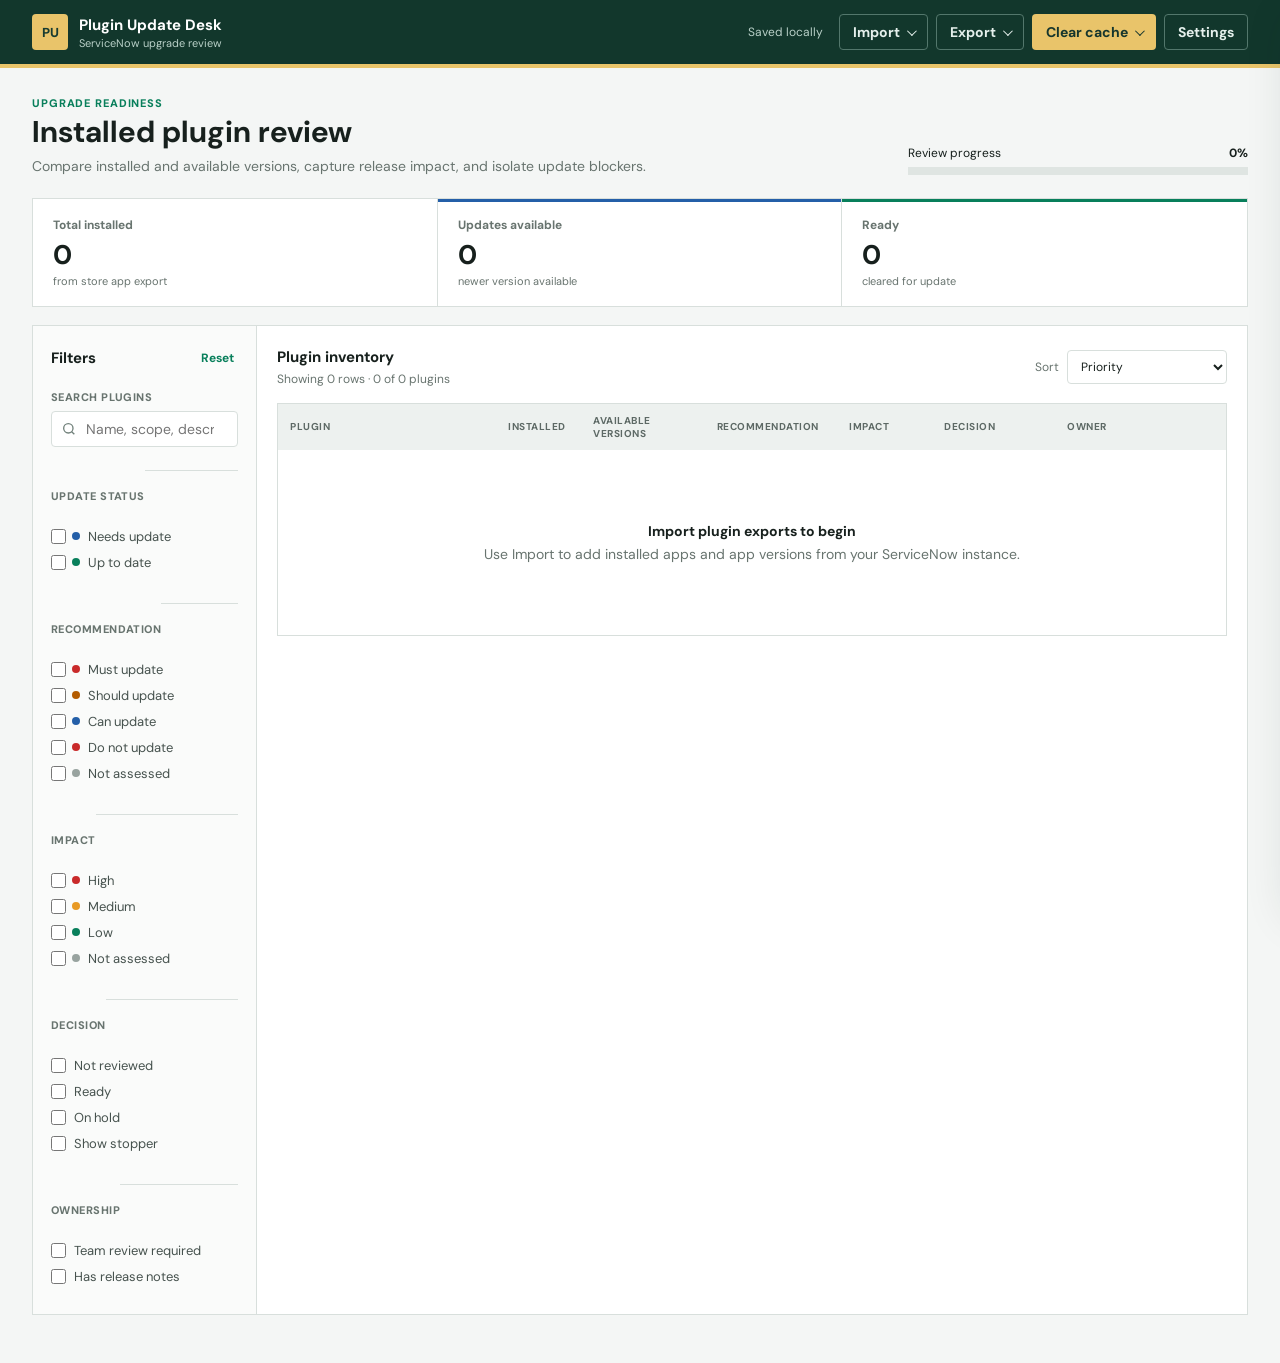
==== plugin-update-site/index.html @ 856f3e41 "Added more stuff and folder" ====
<!doctype html>
<html lang="en">
<head>
  <meta charset="utf-8">
  <meta name="viewport" content="width=device-width, initial-scale=1">
  <meta name="description" content="Review installed ServiceNow plugins before an instance upgrade.">
  <title>Plugin Update Desk</title>
  <link rel="stylesheet" href="styles.css">
</head>
<body>
  <header class="app-header">
    <a class="brand" href="#" aria-label="Plugin Update Desk home">
      <span class="brand-mark">PU</span>
      <span><strong>Plugin Update Desk</strong><small>ServiceNow upgrade review</small></span>
    </a>
    <div class="header-actions">
      <span id="saveStatus" class="save-status">Saved locally</span>
      <details class="action-menu">
        <summary class="button secondary">Import</summary>
        <div class="action-menu-panel">
          <button id="importButton" type="button"><span>Installed apps</span><small>CSV</small></button>
          <button id="importVersionsButton" type="button"><span>App versions</span><small>CSV</small></button>
          <button id="importReviewButton" type="button"><span>Review</span><small>JSON</small></button>
        </div>
      </details>
      <input id="csvInput" type="file" accept=".csv,text/csv" hidden>
      <input id="versionsInput" type="file" accept=".csv,text/csv" hidden>
      <input id="reviewInput" type="file" accept=".json,application/json" hidden>
      <details class="action-menu">
        <summary class="button secondary">Export</summary>
        <div class="action-menu-panel">
          <button id="exportInstalledButton" type="button"><span>Installed apps</span><small>CSV</small></button>
          <button id="exportVersionsButton" type="button"><span>App versions</span><small>CSV</small></button>
          <button id="exportButton" type="button"><span>Review</span><small>JSON</small></button>
        </div>
      </details>
      <details class="action-menu">
        <summary class="button primary">Clear cache</summary>
        <div class="action-menu-panel action-menu-danger">
          <button id="clearInstalledCacheButton" type="button"><span>Installed apps</span><small>Cached CSV</small></button>
          <button id="clearVersionsCacheButton" type="button"><span>App versions</span><small>Cached CSV</small></button>
          <button id="clearReviewCacheButton" type="button"><span>Review</span><small>Reviews and targets</small></button>
        </div>
      </details>
      <button id="settingsButton" class="button secondary" type="button">Settings</button>
    </div>
  </header>

  <main class="page-shell">
    <section class="page-heading" aria-labelledby="pageTitle">
      <div>
        <p class="eyebrow">Upgrade readiness</p>
        <h1 id="pageTitle">Installed plugin review</h1>
        <p class="subtitle">Compare installed and available versions, capture release impact, and isolate update blockers.</p>
      </div>
      <div class="review-meter" aria-label="Review progress">
        <div class="meter-label"><span>Review progress</span><strong id="progressText">0%</strong></div>
        <div class="meter-track"><span id="progressBar"></span></div>
      </div>
    </section>

    <section class="metrics" aria-label="Upgrade overview">
      <article class="metric"><span>Total installed</span><strong id="totalCount">0</strong><small>from store app export</small></article>
      <article class="metric metric-update"><span>Updates available</span><strong id="updateCount">0</strong><small>newer version available</small></article>
      <article class="metric metric-ready"><span>Ready</span><strong id="readyCount">0</strong><small>cleared for update</small></article>
    </section>

    <section class="workspace">
      <aside class="filters" aria-label="Plugin filters">
        <div class="filter-heading">
          <h2>Filters</h2>
          <button id="clearFilters" class="text-button" type="button">Reset</button>
        </div>

        <label class="field-label" for="searchInput">Search plugins</label>
        <div class="search-wrap">
          <svg aria-hidden="true" viewBox="0 0 24 24"><circle cx="11" cy="11" r="7"></circle><path d="m20 20-4-4"></path></svg>
          <input id="searchInput" type="search" placeholder="Name, scope, description...">
        </div>

        <fieldset>
          <legend>Update status</legend>
          <label><input type="checkbox" name="updateStatus" value="update"><span class="dot update"></span>Needs update</label>
          <label><input type="checkbox" name="updateStatus" value="current"><span class="dot current"></span>Up to date</label>
        </fieldset>

        <fieldset>
          <legend>Recommendation</legend>
          <label><input type="checkbox" name="recommendation" value="must"><span class="dot must"></span>Must update</label>
          <label><input type="checkbox" name="recommendation" value="should"><span class="dot should"></span>Should update</label>
          <label><input type="checkbox" name="recommendation" value="can"><span class="dot can"></span>Can update</label>
          <label><input type="checkbox" name="recommendation" value="do_not"><span class="dot do-not"></span>Do not update</label>
          <label><input type="checkbox" name="recommendation" value="unassessed"><span class="dot neutral"></span>Not assessed</label>
        </fieldset>

        <fieldset>
          <legend>Impact</legend>
          <label><input type="checkbox" name="impact" value="high"><span class="dot high"></span>High</label>
          <label><input type="checkbox" name="impact" value="medium"><span class="dot medium"></span>Medium</label>
          <label><input type="checkbox" name="impact" value="low"><span class="dot low"></span>Low</label>
          <label><input type="checkbox" name="impact" value="unassessed"><span class="dot neutral"></span>Not assessed</label>
        </fieldset>

        <fieldset>
          <legend>Decision</legend>
          <label><input type="checkbox" name="decision" value="review">Not reviewed</label>
          <label><input type="checkbox" name="decision" value="ready">Ready</label>
          <label><input type="checkbox" name="decision" value="hold">On hold</label>
          <label><input type="checkbox" name="decision" value="blocker">Show stopper</label>
        </fieldset>

        <fieldset>
          <legend>Ownership</legend>
          <label><input id="teamOnly" type="checkbox">Team review required</label>
          <label><input id="notesOnly" type="checkbox">Has release notes</label>
        </fieldset>
      </aside>

      <section class="inventory" aria-labelledby="inventoryTitle">
        <div class="inventory-toolbar">
          <div><h2 id="inventoryTitle">Plugin inventory</h2><p><span id="currentPageCount">Showing 0 rows</span> · <span id="resultCount">0 plugins</span></p></div>
          <label class="sort-control">Sort
            <select id="sortSelect">
              <option value="priority">Priority</option>
              <option value="recommendation">Recommendation</option>
              <option value="name">Name A-Z</option>
              <option value="decision">Decision</option>
              <option value="updated">Recently edited</option>
            </select>
          </label>
        </div>

        <div class="table-wrap">
          <table>
            <thead><tr><th>Plugin</th><th>Installed</th><th>Available versions</th><th>Recommendation</th><th>Impact</th><th>Decision</th><th>Owner</th><th><span class="sr-only">Open</span></th></tr></thead>
            <tbody id="pluginRows"></tbody>
          </table>
          <div id="emptyState" class="empty-state" hidden>
            <strong id="emptyStateTitle">Import plugin exports to begin</strong>
            <span id="emptyStateDescription">Use Import to add installed apps and app versions from your ServiceNow instance.</span>
          </div>
        </div>
        <nav id="pagination" class="pagination" aria-label="Plugin pages"></nav>
      </section>
    </section>
  </main>

  <div id="drawerBackdrop" class="drawer-backdrop" hidden></div>
  <aside id="reviewDrawer" class="review-drawer" aria-labelledby="drawerTitle" aria-hidden="true">
    <header class="drawer-header">
      <div><p class="eyebrow">Plugin review</p><h2 id="drawerTitle">Plugin name</h2><code id="drawerSource"></code></div>
      <button id="closeDrawer" class="icon-button" type="button" aria-label="Close review">&times;</button>
    </header>
    <form id="reviewForm">
      <div class="drawer-body">
        <div class="version-summary">
          <div><span>Installed version</span><strong id="drawerInstalledVersion">Unknown</strong></div>
          <div><span>Versions available</span><strong id="drawerVersionCount">0</strong></div>
          <span id="drawerUpdateStatus" class="pill current">Up to date</span>
        </div>

        <div class="target-selection">
          <label>Selected update target
            <select id="selectedUpdateVersionField" name="selectedUpdateVersion"></select>
          </label>
          <span id="selectionStatus">Complete version reviews before selecting</span>
        </div>

        <label>Version to review
          <select id="targetVersionField" name="targetVersion"></select>
        </label>
        <div id="versionMetadata" class="version-metadata" hidden>
          <div><span>Published</span><strong id="versionPublishDate">Unknown</strong></div>
          <div><span>Dependencies</span><strong id="versionDependencies">None listed</strong></div>
          <div class="family-availability"><span>Family availability</span><div id="familyAvailability"></div></div>
          <p id="versionDescription"></p>
        </div>

        <div class="form-grid">
          <label>Update recommendation
            <select id="recommendationField" name="recommendation">
              <option value="unassessed">Not assessed</option><option value="must">Must update</option><option value="should">Should update</option><option value="can">Can update</option><option value="do_not">Do not update</option>
            </select>
          </label>
          <label>Impact level
            <select id="impactField" name="impact">
              <option value="unassessed">Not assessed</option><option value="low">Low</option><option value="medium">Medium</option><option value="high">High</option>
            </select>
          </label>
          <label>Decision
            <select id="decisionField" name="decision">
              <option value="review">Not reviewed</option><option value="ready">Ready</option><option value="hold">On hold</option><option value="blocker">Show stopper</option>
            </select>
          </label>
        </div>

        <label>Review owner
          <input id="ownerField" name="owner" type="text" placeholder="Team or person">
        </label>
        <label>Release notes
          <textarea id="notesField" name="notes" rows="8" placeholder="What changed? Include known issues, dependencies, and testing guidance."></textarea>
        </label>
        <label>Team action / validation plan
          <textarea id="actionField" name="action" rows="4" placeholder="What must the team inspect or test?"></textarea>
        </label>
        <label class="check-row"><input id="teamField" name="teamRequired" type="checkbox">Requires team review before update</label>
      </div>
      <footer class="drawer-footer">
        <button id="clearReview" class="button secondary danger" type="button">Clear review</button>
        <button class="button primary" type="submit">Save review</button>
      </footer>
    </form>
  </aside>

  <dialog id="settingsDialog" class="settings-dialog" aria-labelledby="settingsTitle">
    <form id="settingsForm" method="dialog">
      <header class="settings-header">
        <div><p class="eyebrow">Configuration</p><h2 id="settingsTitle">Settings</h2></div>
        <button id="closeSettings" class="icon-button" type="button" aria-label="Close settings">&times;</button>
      </header>
      <div class="settings-body">
        <div class="settings-copy">
          <h3>Tracked family releases</h3>
          <p>These releases appear in each plugin version's compatibility summary.</p>
        </div>
        <div id="familyReleaseList" class="family-release-list"></div>
        <button id="addFamilyRelease" class="button secondary add-family" type="button">Add family release</button>
        <p id="settingsError" class="settings-error" role="alert" hidden></p>
      </div>
      <footer class="settings-footer">
        <button id="resetFamilyReleases" class="button secondary" type="button">Restore defaults</button>
        <button class="button primary" type="submit">Save settings</button>
      </footer>
    </form>
  </dialog>

  <div id="toast" class="toast" role="status" aria-live="polite"></div>
  <script src="app.js"></script>
</body>
</html>
---- plugin-update-site/styles.css ----
@import url('https://fonts.googleapis.com/css2?family=DM+Sans:wght@400;500;600;700&family=IBM+Plex+Mono:wght@500&display=swap');

:root {
  --ink: #17201d;
  --muted: #68746f;
  --line: #d8dfdc;
  --canvas: #f4f6f5;
  --paper: #ffffff;
  --green: #087f5b;
  --green-dark: #056448;
  --green-soft: #e1f2eb;
  --red: #c92a2a;
  --red-soft: #fff0f0;
  --amber: #b35c00;
  --amber-soft: #fff4df;
  --blue: #245fa8;
  --blue-soft: #eaf2fc;
  --shadow: 0 16px 45px rgba(24, 42, 35, .14);
}

* { box-sizing: border-box; }
html { color-scheme: light; }
body { margin: 0; background: var(--canvas); color: var(--ink); font-family: "DM Sans", sans-serif; font-size: 14px; }
button, input, select, textarea { font: inherit; }
button, select { cursor: pointer; }
button:focus-visible, input:focus-visible, select:focus-visible, textarea:focus-visible { outline: 3px solid rgba(8, 127, 91, .22); outline-offset: 1px; }

.app-header { height: 68px; padding: 0 32px; display: flex; align-items: center; justify-content: space-between; gap: 24px; background: #12372c; color: white; border-bottom: 4px solid #e9c46a; position: sticky; top: 0; z-index: 20; }
.brand { display: inline-flex; align-items: center; gap: 11px; color: inherit; text-decoration: none; min-width: 0; }
.brand-mark { width: 36px; height: 36px; display: grid; place-items: center; background: #e9c46a; color: #173b31; border-radius: 4px; font-weight: 800; font-size: 13px; }
.brand strong, .brand small { display: block; }
.brand strong { font-size: 15px; }
.brand small { color: #b9d0c8; font-size: 11px; margin-top: 1px; }
.header-actions { display: flex; align-items: center; gap: 8px; }
.save-status { color: #b9d0c8; font-size: 12px; margin-right: 8px; }
.button { border: 1px solid transparent; border-radius: 4px; min-height: 36px; padding: 7px 13px; font-weight: 700; }
.button.primary { background: var(--green); color: #fff; }
.button.primary:hover { background: var(--green-dark); }
.app-header .button.primary { background: #e9c46a; color: #16362d; }
.app-header .button.primary:hover { background: #f3d985; }
.button.secondary { background: transparent; color: inherit; border-color: currentColor; }
.app-header .button.secondary { color: #e5f0ec; border-color: #53776c; }
.button.danger { color: var(--red); border-color: #e9bcbc; }
.action-menu { position: relative; }
.action-menu summary { display: flex; align-items: center; gap: 7px; list-style: none; user-select: none; }
.action-menu summary::-webkit-details-marker { display: none; }
.action-menu summary::after { content: ""; width: 6px; height: 6px; border-right: 1.5px solid currentColor; border-bottom: 1.5px solid currentColor; transform: rotate(45deg) translateY(-2px); }
.action-menu[open] summary::after { transform: rotate(225deg) translate(-2px, -1px); }
.action-menu-panel { position: absolute; top: calc(100% + 8px); right: 0; z-index: 40; width: 220px; padding: 5px; background: var(--paper); color: var(--ink); border: 1px solid var(--line); box-shadow: var(--shadow); }
.action-menu-panel button { width: 100%; padding: 9px 10px; display: flex; align-items: center; justify-content: space-between; gap: 12px; border: 0; background: transparent; color: var(--ink); text-align: left; }
.action-menu-panel button:hover, .action-menu-panel button:focus-visible { background: #edf4f1; }
.action-menu-panel button span { font-weight: 700; }
.action-menu-panel button small { color: var(--muted); font-size: 10px; }
.action-menu-danger button:hover, .action-menu-danger button:focus-visible { background: var(--red-soft); color: var(--red); }

.page-shell { max-width: 1480px; margin: auto; padding: 28px 32px 48px; }
.page-heading { display: flex; align-items: flex-end; justify-content: space-between; gap: 32px; margin-bottom: 23px; }
.eyebrow { margin: 0 0 5px; color: var(--green); font-size: 11px; font-weight: 800; text-transform: uppercase; letter-spacing: .08em; }
h1 { margin: 0; font-size: 30px; line-height: 1.15; letter-spacing: 0; }
.subtitle { color: var(--muted); margin: 7px 0 0; }
.review-meter { width: min(340px, 34vw); }
.meter-label { display: flex; justify-content: space-between; font-size: 12px; margin-bottom: 6px; }
.meter-track { height: 8px; background: #dfe5e2; overflow: hidden; }
.meter-track span { display: block; width: 0; height: 100%; background: var(--green); transition: width .3s ease; }

.metrics { display: grid; grid-template-columns: repeat(3, 1fr); border: 1px solid var(--line); background: var(--paper); margin-bottom: 18px; }
.metric { padding: 18px 20px; border-right: 1px solid var(--line); position: relative; }
.metric:last-child { border-right: 0; }
.metric span, .metric small { display: block; color: var(--muted); }
.metric span { font-weight: 700; font-size: 12px; }
.metric strong { display: block; font-size: 27px; margin: 4px 0 2px; }
.metric small { font-size: 11px; }
.metric-risk { box-shadow: inset 0 3px var(--red); }
.metric-update { box-shadow: inset 0 3px var(--blue); }
.metric-ready { box-shadow: inset 0 3px var(--green); }

.workspace { min-height: 620px; display: grid; grid-template-columns: 224px minmax(0, 1fr); background: var(--paper); border: 1px solid var(--line); }
.filters { padding: 20px 18px; border-right: 1px solid var(--line); background: #fafbfa; }
.filter-heading, .inventory-toolbar { display: flex; align-items: center; justify-content: space-between; }
.filters h2, .inventory h2 { font-size: 15px; margin: 0; }
.text-button { border: 0; background: transparent; color: var(--green); padding: 4px; font-weight: 700; font-size: 12px; }
.field-label, fieldset legend { color: var(--muted); display: block; font-size: 11px; font-weight: 800; text-transform: uppercase; margin-bottom: 7px; letter-spacing: .04em; }
.field-label { margin-top: 20px; }
.search-wrap { position: relative; }
.search-wrap svg { position: absolute; width: 16px; left: 10px; top: 10px; fill: none; stroke: #70807a; stroke-width: 2; }
.search-wrap input { width: 100%; height: 36px; padding: 7px 9px 7px 34px; border: 1px solid var(--line); border-radius: 4px; background: white; color: var(--ink); }
fieldset { padding: 17px 0 0; margin: 17px 0 0; border: 0; border-top: 1px solid var(--line); }
fieldset legend { padding: 0; transform: translateY(25px); margin-bottom: 24px; }
fieldset label { display: flex; align-items: center; gap: 8px; margin: 9px 0; color: #46524e; font-size: 13px; }
fieldset input { width: 15px; height: 15px; accent-color: var(--green); margin: 0; }
.dot { width: 8px; height: 8px; border-radius: 50%; margin-left: -2px; }
.dot.high { background: var(--red); }.dot.medium { background: #e89a25; }.dot.low { background: var(--green); }.dot.neutral { background: #98a39f; }
.dot.update { background: var(--blue); }.dot.current { background: var(--green); }
.dot.must, .dot.do-not { background: var(--red); }.dot.should { background: var(--amber); }.dot.can { background: var(--blue); }

.inventory { min-width: 0; padding: 20px; }
.inventory-toolbar { min-height: 43px; margin-bottom: 14px; }
.inventory-toolbar p { margin: 4px 0 0; color: var(--muted); font-size: 12px; }
.sort-control { color: var(--muted); font-size: 12px; display: flex; align-items: center; gap: 8px; }
.sort-control select { height: 34px; border: 1px solid var(--line); border-radius: 4px; background: white; color: var(--ink); padding: 0 28px 0 9px; }
.table-wrap { border: 1px solid var(--line); overflow-x: auto; }
table { width: 100%; border-collapse: collapse; table-layout: fixed; }
th { padding: 10px 12px; background: #edf1ef; color: #5d6965; text-transform: uppercase; font-size: 10px; text-align: left; letter-spacing: .05em; }
td { border-top: 1px solid var(--line); padding: 12px; vertical-align: middle; }
tbody tr { transition: background-color .15s; }
tbody tr:hover { background: #f6faf8; }
th:nth-child(1) { width: 23%; } th:nth-child(2) { width: 9%; } th:nth-child(3) { width: 13%; } th:nth-child(4) { width: 14%; } th:nth-child(5) { width: 10%; } th:nth-child(6) { width: 13%; } th:nth-child(7) { width: 13%; } th:last-child { width: 38px; }
.plugin-name { display: block; font-weight: 700; overflow-wrap: anywhere; }
.plugin-id, .parent-id { font-family: "IBM Plex Mono", monospace; color: var(--muted); font-size: 10px; overflow-wrap: anywhere; }
.version-value { display: block; font-family: "IBM Plex Mono", monospace; font-size: 11px; }
.update-label { display: block; margin-top: 4px; font-size: 10px; font-weight: 700; white-space: nowrap; }
.update-label.update { color: var(--blue); }
.update-label.current { color: var(--green-dark); }
.parent-id.empty, .owner-empty { color: #9ca7a3; font-style: italic; font-family: inherit; }
.pill { display: inline-flex; align-items: center; gap: 6px; border-radius: 3px; padding: 4px 7px; font-size: 11px; font-weight: 700; white-space: nowrap; }
.pill::before { content: ""; width: 6px; height: 6px; border-radius: 50%; background: currentColor; }
.pill.high, .pill.blocker { background: var(--red-soft); color: var(--red); }
.pill.medium, .pill.hold { background: var(--amber-soft); color: var(--amber); }
.pill.low, .pill.ready { background: var(--green-soft); color: var(--green-dark); }
.pill.unassessed, .pill.review { background: #eef1f0; color: #63706b; }
.pill.update { background: var(--blue-soft); color: var(--blue); }
.pill.current { background: var(--green-soft); color: var(--green-dark); }
.pill.recommendation-must, .pill.recommendation-do_not { background: var(--red-soft); color: var(--red); }
.pill.recommendation-should { background: var(--amber-soft); color: var(--amber); }
.pill.recommendation-can { background: var(--blue-soft); color: var(--blue); }
.pill.recommendation-unassessed { background: #eef1f0; color: #63706b; }
.not-applicable { color: #9ca7a3; font-size: 11px; font-style: italic; }
.row-open { border: 0; background: transparent; color: var(--green); font-size: 24px; line-height: 1; padding: 4px; }
.row-open:disabled { color: #b5beba; cursor: default; }
.empty-state { padding: 72px 24px; text-align: center; color: var(--muted); }
.empty-state strong, .empty-state span { display: block; }
.empty-state strong { color: var(--ink); margin-bottom: 5px; }
.pagination { display: flex; justify-content: flex-end; align-items: center; gap: 5px; padding-top: 15px; }
.pagination button { min-width: 32px; height: 32px; border: 1px solid var(--line); background: white; border-radius: 3px; color: var(--ink); }
.pagination button.active { background: var(--green); border-color: var(--green); color: white; }
.pagination button:disabled { opacity: .4; cursor: default; }

.drawer-backdrop { position: fixed; inset: 0; z-index: 29; background: rgba(21, 31, 27, .38); }
.review-drawer { position: fixed; z-index: 30; top: 0; right: 0; width: min(560px, 100vw); height: 100vh; background: var(--paper); box-shadow: var(--shadow); transform: translateX(102%); transition: transform .24s ease; display: flex; flex-direction: column; }
.review-drawer.open { transform: translateX(0); }
.drawer-header { padding: 24px 26px 19px; display: flex; justify-content: space-between; gap: 20px; border-bottom: 1px solid var(--line); }
.drawer-header h2 { margin: 0 0 5px; font-size: 21px; overflow-wrap: anywhere; }
.drawer-header code { color: var(--muted); font-family: "IBM Plex Mono", monospace; font-size: 11px; overflow-wrap: anywhere; }
.icon-button { flex: 0 0 34px; width: 34px; height: 34px; border: 1px solid var(--line); background: white; color: var(--ink); font-size: 23px; line-height: 1; }
#reviewForm { min-height: 0; flex: 1; display: flex; flex-direction: column; }
.drawer-body { min-height: 0; overflow-y: auto; padding: 22px 26px; }
.version-summary { background: #f2f5f3; padding: 12px; margin-bottom: 20px; display: grid; grid-template-columns: 1fr 1fr auto; align-items: center; gap: 16px; font-size: 12px; }
.version-summary div span, .version-summary div strong { display: block; }
.version-summary div span { color: var(--muted); margin-bottom: 3px; }
.version-summary div strong { font-family: "IBM Plex Mono", monospace; overflow-wrap: anywhere; }
.target-selection { padding: 14px; margin-bottom: 18px; border-left: 3px solid var(--blue); background: var(--blue-soft); }
.target-selection label { margin-bottom: 5px !important; }
.target-selection > span { color: var(--muted); font-size: 11px; }
.version-metadata { margin: -4px 0 18px; padding: 12px; border: 1px solid var(--line); display: grid; grid-template-columns: 1fr 1fr; gap: 12px; font-size: 11px; }
.version-metadata div span, .version-metadata div strong { display: block; }
.version-metadata div span { color: var(--muted); margin-bottom: 3px; }
.version-metadata .family-availability { grid-column: 1 / -1; }
.family-availability > div { display: flex; flex-wrap: wrap; gap: 6px; margin-top: 6px; }
.family-badge { display: inline-flex; align-items: center; gap: 5px; padding: 4px 7px; border: 1px solid var(--line); background: #f4f6f5; color: var(--muted); font-size: 10px; font-weight: 700; }
.family-badge::before { content: ""; width: 6px; height: 6px; border-radius: 50%; background: #a4ada9; }
.family-badge.available { border-color: #a9d8c6; background: var(--green-soft); color: var(--green-dark); }
.family-badge.available::before { background: var(--green); }
.version-metadata p { grid-column: 1 / -1; margin: 0; color: var(--muted); line-height: 1.45; }
.form-grid { display: grid; grid-template-columns: 1fr 1fr; gap: 12px; }
.drawer-body label:not(.check-row) { display: flex; flex-direction: column; gap: 6px; color: #4f5d58; font-size: 12px; font-weight: 700; margin-bottom: 15px; }
.drawer-body input[type="text"], .drawer-body select, .drawer-body textarea { width: 100%; border: 1px solid #cbd4d0; border-radius: 4px; background: #fff; color: var(--ink); padding: 9px 10px; font-weight: 400; }
.drawer-body select, .drawer-body input[type="text"] { min-height: 39px; }
.drawer-body textarea { resize: vertical; line-height: 1.45; }
.check-row { display: flex; align-items: center; gap: 9px; font-weight: 700; margin: 4px 0; }
.check-row input { width: 17px; height: 17px; accent-color: var(--green); }
.drawer-footer { margin-top: auto; padding: 15px 26px; border-top: 1px solid var(--line); display: flex; justify-content: space-between; background: #fafbfa; }
.settings-dialog { width: min(560px, calc(100vw - 28px)); max-height: min(720px, calc(100vh - 28px)); padding: 0; border: 1px solid var(--line); background: var(--paper); color: var(--ink); box-shadow: var(--shadow); }
.settings-dialog::backdrop { background: rgba(21, 31, 27, .5); }
.settings-dialog form { display: flex; flex-direction: column; max-height: inherit; }
.settings-header, .settings-footer { padding: 17px 20px; display: flex; align-items: center; justify-content: space-between; gap: 16px; }
.settings-header { border-bottom: 1px solid var(--line); }
.settings-header h2 { margin: 0; font-size: 20px; }
.settings-body { padding: 20px; overflow-y: auto; }
.settings-copy h3 { margin: 0; font-size: 15px; }
.settings-copy p { margin: 5px 0 18px; color: var(--muted); font-size: 12px; }
.family-release-list { display: grid; gap: 8px; }
.family-release-row { display: grid; grid-template-columns: minmax(0, 1fr) 36px; gap: 8px; }
.family-release-row input { width: 100%; min-height: 38px; padding: 8px 10px; border: 1px solid var(--line); border-radius: 4px; color: var(--ink); }
.family-release-row button { width: 36px; height: 38px; border: 1px solid #e9bcbc; background: var(--red-soft); color: var(--red); font-size: 20px; }
.add-family { margin-top: 12px; color: var(--green-dark); }
.settings-error { margin: 12px 0 0; color: var(--red); font-size: 12px; font-weight: 700; }
.settings-footer { border-top: 1px solid var(--line); background: #fafbfa; }
.toast { position: fixed; z-index: 50; left: 50%; bottom: 22px; transform: translate(-50%, 18px); opacity: 0; pointer-events: none; padding: 10px 15px; color: white; background: #23332e; border-radius: 4px; box-shadow: var(--shadow); transition: .2s ease; }
.toast.show { opacity: 1; transform: translate(-50%, 0); }
.sr-only { position: absolute; width: 1px; height: 1px; padding: 0; margin: -1px; overflow: hidden; clip: rect(0, 0, 0, 0); white-space: nowrap; border: 0; }

@media (max-width: 980px) {
  .metrics { grid-template-columns: repeat(3, 1fr); }
  .workspace { grid-template-columns: 190px minmax(0, 1fr); }
  th:nth-child(5), td:nth-child(5), th:nth-child(7), td:nth-child(7) { display: none; }
  th:nth-child(1) { width: 29%; } th:nth-child(2) { width: 14%; } th:nth-child(3) { width: 18%; } th:nth-child(4) { width: 20%; } th:nth-child(6) { width: auto; }
}

@media (max-width: 700px) {
  .app-header { height: auto; min-height: 68px; padding: 12px 16px; }
  .brand > span:last-child, .save-status { display: none; }
  .header-actions { gap: 5px; }
  .button { padding-inline: 9px; }
  .action-menu summary { white-space: nowrap; font-size: 12px; }
  #settingsButton { font-size: 0; width: 36px; padding: 0; }
  #settingsButton::before { content: "⚙"; font-size: 17px; }
  .page-shell { padding: 22px 14px 36px; }
  .page-heading { display: block; }
  h1 { font-size: 25px; }
  .review-meter { width: 100%; margin-top: 20px; }
  .metrics { grid-template-columns: 1fr 1fr; }
  .metric { padding: 14px; }
  .metric:nth-child(2) { border-right: 0; }
  .metric:nth-child(-n+2) { border-bottom: 1px solid var(--line); }
  .metric:last-child { grid-column: 1 / -1; }
  .workspace { display: block; }
  .filters { border-right: 0; border-bottom: 1px solid var(--line); }
  fieldset { display: flex; flex-wrap: wrap; column-gap: 15px; }
  fieldset legend { width: 100%; }
  .inventory { padding: 14px; }
  th:nth-child(2), td:nth-child(2), th:nth-child(6), td:nth-child(6) { display: none; }
  th:nth-child(1) { width: 38%; } th:nth-child(3) { width: 27%; } th:nth-child(4) { width: auto; }
  .form-grid { grid-template-columns: 1fr; gap: 0; }
  .version-summary { grid-template-columns: 1fr 1fr; }
  .version-summary > .pill { grid-column: 1 / -1; justify-self: start; }
  .version-metadata { grid-template-columns: 1fr; }
  .version-metadata p { grid-column: 1; }
}
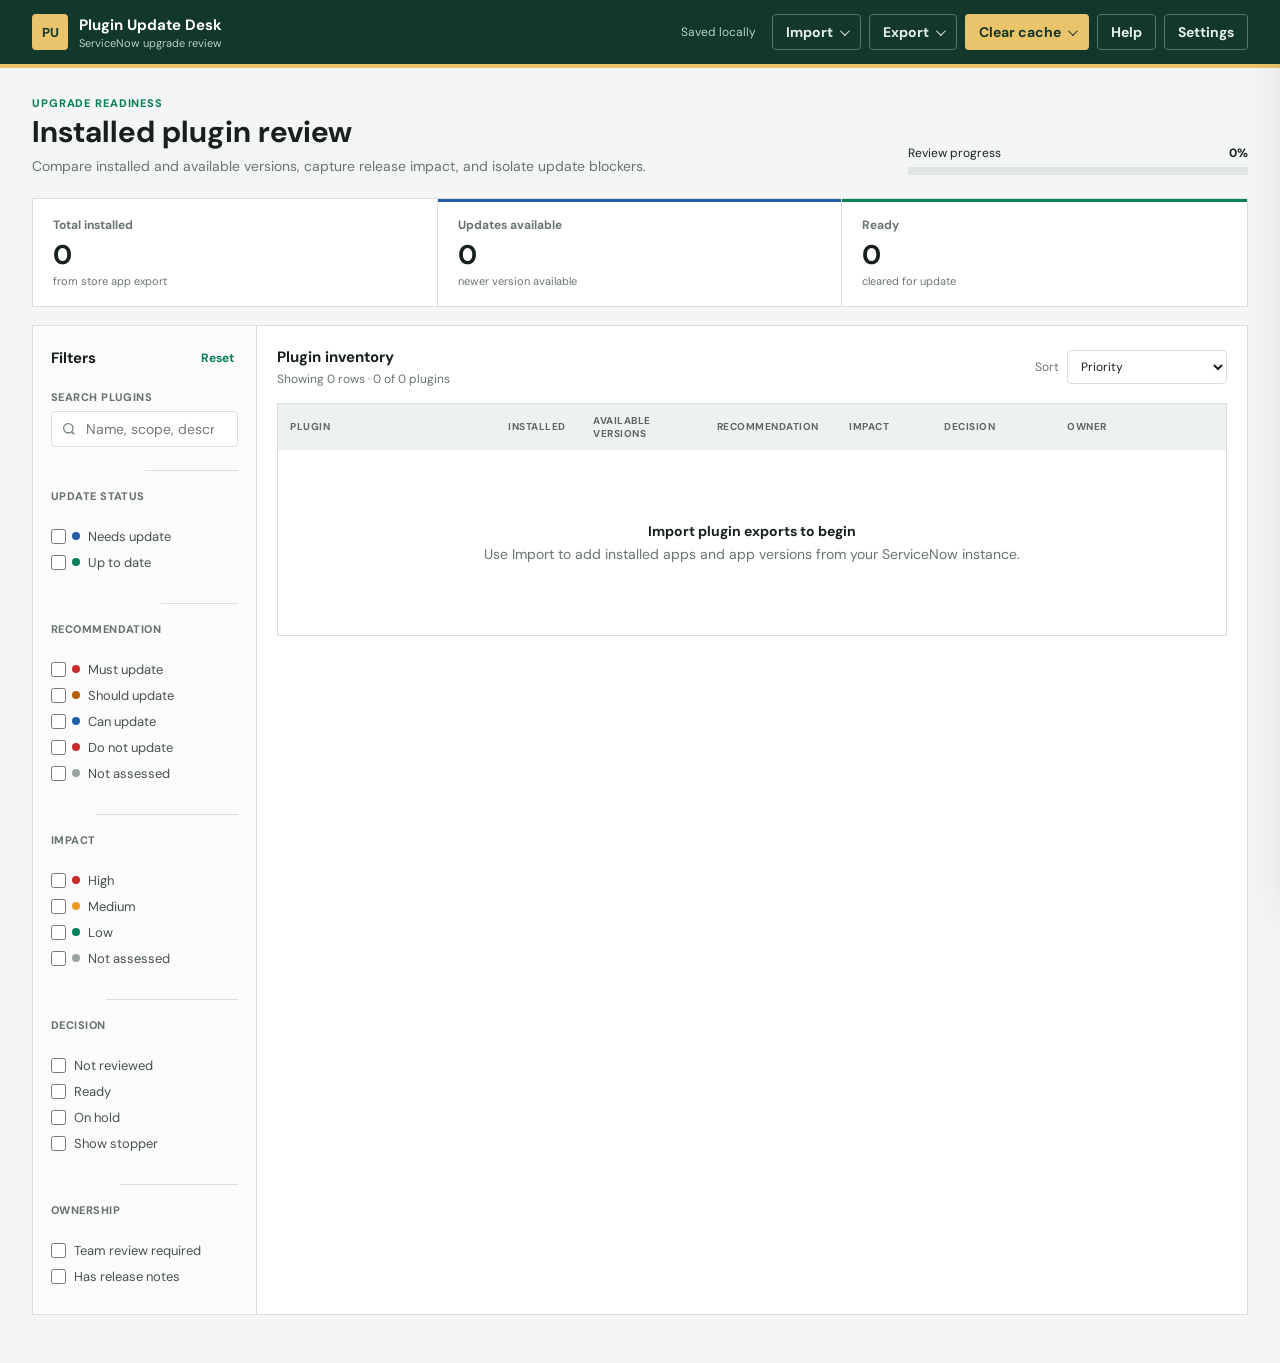
==== commit 80b0304d: "Added Instructions" ====
--- a/plugin-update-site/index.html
+++ b/plugin-update-site/index.html
@@ -42,6 +42,7 @@
           <button id="clearReviewCacheButton" type="button"><span>Review</span><small>Reviews and targets</small></button>
         </div>
       </details>
+      <button id="helpButton" class="button secondary" type="button">Help</button>
       <button id="settingsButton" class="button secondary" type="button">Settings</button>
     </div>
   </header>
@@ -234,6 +235,46 @@
     </form>
   </dialog>
 
+  <dialog id="helpDialog" class="help-dialog" aria-labelledby="helpTitle">
+    <header class="help-header">
+      <div><p class="eyebrow">Plugin Update Desk</p><h2 id="helpTitle">Instructions</h2></div>
+      <button id="closeHelp" class="icon-button" type="button" aria-label="Close instructions">&times;</button>
+    </header>
+    <div class="help-body">
+      <section>
+        <h3>1. Export your instance data</h3>
+        <p>Create two CSV exports from the ServiceNow instance you are reviewing. The tool does not load or send data to a server.</p>
+        <div class="help-table-wrap">
+          <table class="help-table">
+            <thead><tr><th>Import</th><th>Required columns</th></tr></thead>
+            <tbody>
+              <tr><td>Installed apps</td><td><code>name</code>, <code>scope</code>, <code>version</code>, <code>latest_version</code></td></tr>
+              <tr><td>App versions</td><td><code>name</code>, <code>scope</code>, <code>version</code></td></tr>
+            </tbody>
+          </table>
+        </div>
+        <p>App versions can also include <code>publish_date</code>, <code>dependencies</code>, <code>compatibilities</code>, and <code>short_description</code>.</p>
+      </section>
+      <section>
+        <h3>2. Import and review</h3>
+        <ol>
+          <li>Select <strong>Import</strong>, then upload the Installed apps CSV and App versions CSV.</li>
+          <li>Open a plugin with an available update.</li>
+          <li>Review every available version, then set its recommendation, impact, decision, owner, notes, and team action.</li>
+          <li>After all version decisions are complete, choose the update target.</li>
+        </ol>
+      </section>
+      <section>
+        <h3>3. Save and share work</h3>
+        <p>Imports and reviews remain only in this browser. Use <strong>Export</strong> &gt; <strong>Review</strong> to download a JSON backup, then use <strong>Import</strong> &gt; <strong>Review</strong> to restore it on another browser or device.</p>
+      </section>
+      <section>
+        <h3>Clear local data</h3>
+        <p>Use <strong>Clear cache</strong> to remove saved imports or review data from this browser. Export a review backup first if you need to retain it.</p>
+      </section>
+    </div>
+  </dialog>
+
   <div id="toast" class="toast" role="status" aria-live="polite"></div>
   <script src="app.js"></script>
 </body>
--- a/plugin-update-site/styles.css
+++ b/plugin-update-site/styles.css
@@ -185,6 +185,23 @@
 .add-family { margin-top: 12px; color: var(--green-dark); }
 .settings-error { margin: 12px 0 0; color: var(--red); font-size: 12px; font-weight: 700; }
 .settings-footer { border-top: 1px solid var(--line); background: #fafbfa; }
+.help-dialog { width: min(680px, calc(100vw - 28px)); max-height: min(720px, calc(100vh - 28px)); padding: 0; border: 1px solid var(--line); background: var(--paper); color: var(--ink); box-shadow: var(--shadow); }
+.help-dialog::backdrop { background: rgba(21, 31, 27, .5); }
+.help-header { padding: 17px 20px; display: flex; align-items: center; justify-content: space-between; gap: 16px; border-bottom: 1px solid var(--line); }
+.help-header h2 { margin: 0; font-size: 20px; }
+.help-body { max-height: calc(min(720px, 100vh - 28px) - 75px); overflow-y: auto; padding: 20px; }
+.help-body section + section { margin-top: 22px; padding-top: 20px; border-top: 1px solid var(--line); }
+.help-body h3 { margin: 0; font-size: 15px; }
+.help-body p, .help-body ol { margin: 7px 0 0; color: var(--muted); font-size: 13px; line-height: 1.5; }
+.help-body ol { padding-left: 21px; }
+.help-body li + li { margin-top: 5px; }
+.help-body strong { color: var(--ink); }
+.help-body code { font-family: "IBM Plex Mono", monospace; font-size: 11px; color: var(--ink); }
+.help-table-wrap { margin-top: 12px; border: 1px solid var(--line); overflow-x: auto; }
+.help-table { width: 100%; min-width: 480px; border-collapse: collapse; table-layout: auto; }
+.help-table th { background: #edf1ef; }
+.help-table th, .help-table td { padding: 10px 12px; text-align: left; }
+.help-table td { border-top: 1px solid var(--line); color: var(--muted); font-size: 12px; }
 .toast { position: fixed; z-index: 50; left: 50%; bottom: 22px; transform: translate(-50%, 18px); opacity: 0; pointer-events: none; padding: 10px 15px; color: white; background: #23332e; border-radius: 4px; box-shadow: var(--shadow); transition: .2s ease; }
 .toast.show { opacity: 1; transform: translate(-50%, 0); }
 .sr-only { position: absolute; width: 1px; height: 1px; padding: 0; margin: -1px; overflow: hidden; clip: rect(0, 0, 0, 0); white-space: nowrap; border: 0; }
